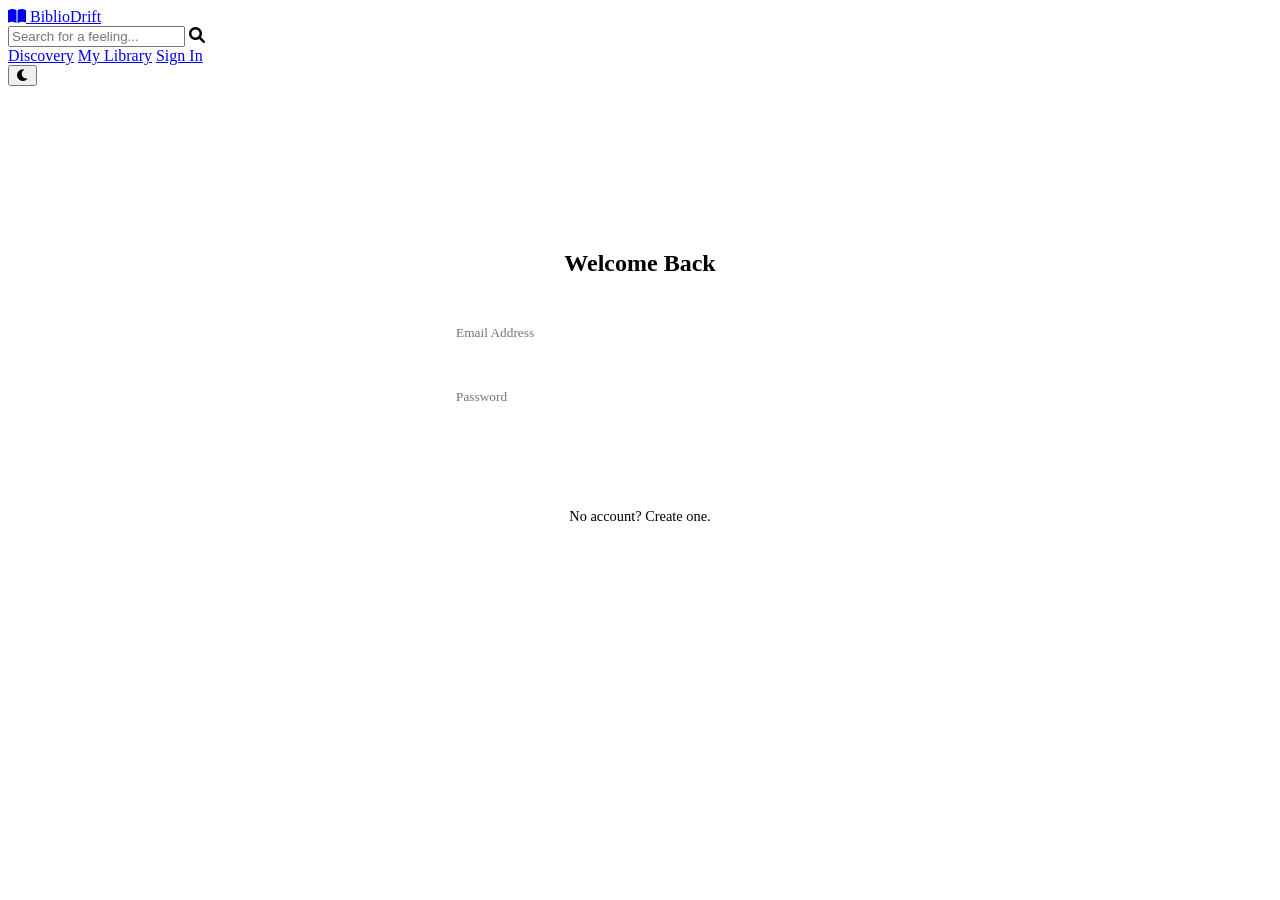
==== auth.html @ 676c237c "Merge pull request #54 from devanshi14malhotra/revert-53-main Revert "Added Favicon to the Webpage"" ====
<!DOCTYPE html>
<html lang="en">

<head>
    <meta charset="UTF-8">
    <meta name="viewport" content="width=device-width, initial-scale=1.0">
    <title>Sign In | BiblioDrift</title>
    <link rel="stylesheet" href="style.css">
    <link
        href="https://fonts.googleapis.com/css2?family=Playfair+Display:ital,wght@0,400;0,600;1,400&family=Georgia&display=swap"
        rel="stylesheet">
    <link rel="stylesheet" href="https://cdnjs.cloudflare.com/ajax/libs/font-awesome/6.0.0/css/all.min.css">
    <style>
        .auth-container {
            max-width: 400px;
            margin: 6rem auto;
            background: var(--book-bg);
            padding: 3rem;
            border-radius: 8px;
            box-shadow: var(--shadow-soft);
            text-align: center;
            border: 1px solid var(--input-border);
            color: var(--text-main);
        }

        .auth-input {
            width: 100%;
            padding: 1rem;
            margin-bottom: 1rem;
            border: 1px solid var(--input-border);
            border-radius: 4px;
            font-family: 'Georgia', serif;
            background: var(--input-bg);
            color: var(--text-main);
        }

        .auth-btn {
            width: 100%;
            padding: 1rem;
            background: var(--text-main);
            color: #fff;
            border: none;
            cursor: pointer;
            font-family: 'Playfair Display', serif;
            font-size: 1.1rem;
            transition: background 0.3s;
        }

        .auth-btn:hover {
            background: var(--wood-dark);
        }

        .toggle-link {
            display: block;
            margin-top: 1rem;
            color: var(--text-muted);
            font-size: 0.9rem;
            cursor: pointer;
        }
    </style>
</head>

<body>

    <header>
        <a href="index.html" class="logo">
            <i class="fa-solid fa-book-open"></i> BiblioDrift
        </a>
        <div class="header-controls">
            <div class="search-bar">
                <input type="text" id="searchInput" class="search-input" placeholder="Search for a feeling...">
                <i class="fa-solid fa-search search-icon"></i>
            </div>
            <nav class="nav-links">
                <a href="index.html">Discovery</a>
                <a href="library.html">My Library</a>
                <a href="auth.html" class="active">Sign In</a>
            </nav>
            <button id="themeToggle" class="btn-icon" title="Toggle Theme">
                <i class="fa-solid fa-moon"></i>
            </button>
        </div>
    </header>

    <main>
        <div class="auth-container">
            <h2 style="margin-bottom: 2rem;">Welcome Back</h2>
            <form onsubmit="event.preventDefault(); window.location.href='library.html';">
                <input type="email" class="auth-input" placeholder="Email Address" required>
                <input type="password" class="auth-input" placeholder="Password" required>
                <button type="submit" class="auth-btn">Sign In</button>
            </form>
            <span class="toggle-link">No account? Create one.</span>
        </div>
    </main>

</body>

</html>
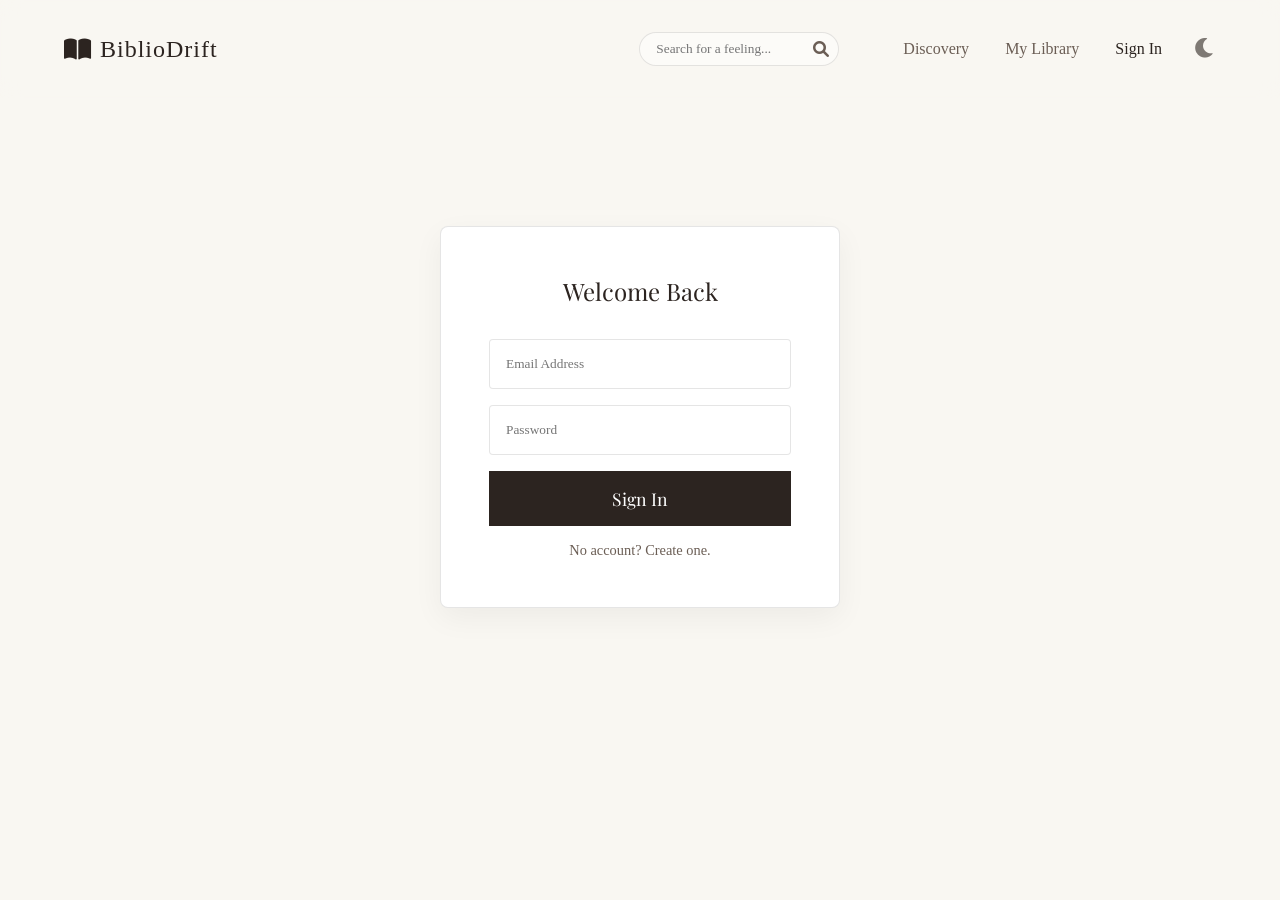
==== commit e480929f: "resolve: Merge conflicts in ai_service.py and app.py - Integrated LLM service with chat functionalit" ====
--- a/auth.html
+++ b/auth.html
@@ -85,8 +85,8 @@
     <main>
         <div class="auth-container">
             <h2 style="margin-bottom: 2rem;">Welcome Back</h2>
-            <form onsubmit="event.preventDefault(); window.location.href='library.html';">
-                <input type="email" class="auth-input" placeholder="Email Address" required>
+            <form onsubmit="handleAuth(event)">
+                <input type="email" id="email" class="auth-input" placeholder="Email Address" required>
                 <input type="password" class="auth-input" placeholder="Password" required>
                 <button type="submit" class="auth-btn">Sign In</button>
             </form>
--- a/style.css
+++ b/style.css
@@ -0,0 +1,1276 @@
+:root {
+    /* Day Theme (Default) */
+    --bg-color: #F9F7F2;
+    --header-bg: rgba(249, 247, 242, 0.8);
+    --text-main: #2C2420;
+    --text-muted: #6B5E55;
+    --accent-gold: #D4AF37;
+    --wood-dark: #5D4037;
+    --wood-light: #8D6E63;
+    --glass-bg: rgba(255, 255, 255, 0.1);
+    --glass-border: rgba(255, 255, 255, 0.2);
+    --shadow-soft: 0 10px 30px rgba(0, 0, 0, 0.05);
+    --input-bg: rgba(255, 255, 255, 0.5);
+    --input-border: rgba(0, 0, 0, 0.1);
+    --book-bg: #fff;
+    --paper-color: #fffdf9;
+
+    /* Vibe Colors */
+    --vibe-mystery: #78909c;
+    --vibe-romance: #ef9a9a;
+    --vibe-classic: #a1887f;
+
+    /* Dimensions */
+    --book-width: 160px;
+    --book-height: 240px;
+    --book-thick: 40px;
+}
+
+[data-theme='night'] {
+    /* Night Theme (Dark Wood) */
+    --bg-color: #1e1a18;
+    --header-bg: rgba(30, 26, 24, 0.85);
+    --text-main: #e0d5cb;
+    --text-muted: #a89a8e;
+    --accent-gold: #fccb4e;
+    --wood-dark: #3e2723;
+    --wood-light: #5d4037;
+    --glass-bg: rgba(0, 0, 0, 0.3);
+    --glass-border: rgba(255, 255, 255, 0.05);
+    --shadow-soft: 0 10px 40px rgba(0, 0, 0, 0.4);
+    --input-bg: rgba(0, 0, 0, 0.2);
+    --input-border: rgba(255, 255, 255, 0.1);
+    --book-bg: #2c2420;
+    --paper-color: #e0d5cb;
+}
+
+* {
+    box-sizing: border-box;
+    margin: 0;
+    padding: 0;
+}
+
+html {
+    scroll-behavior: smooth;
+}
+
+body {
+    background-color: var(--bg-color);
+    color: var(--text-main);
+    font-family: 'Georgia', serif;
+    /* Classic serif for books */
+    overflow-x: hidden;
+    min-height: 100vh;
+}
+
+h1,
+h2,
+h3 {
+    font-weight: normal;
+    font-family: 'Playfair Display', serif;
+    /* Elegant headings */
+}
+
+/* --- Layout --- */
+header {
+    padding: 2rem 4rem;
+    display: flex;
+    justify-content: space-between;
+    align-items: center;
+    position: sticky;
+    top: 0;
+    z-index: 100;
+    background: var(--header-bg);
+    backdrop-filter: blur(10px);
+    transition: background 0.5s ease;
+}
+
+.header-controls {
+    display: flex;
+    align-items: center;
+    gap: 2rem;
+}
+
+.search-bar {
+    position: relative;
+    display: flex;
+    align-items: center;
+}
+
+.search-input {
+    background: var(--input-bg);
+    border: 1px solid var(--input-border);
+    padding: 0.5rem 1rem;
+    border-radius: 20px;
+    font-family: 'Georgia', serif;
+    width: 200px;
+    transition: all 0.3s ease;
+    outline: none;
+    color: var(--text-main);
+}
+
+.search-input:focus {
+    background: var(--book-bg);
+    width: 300px;
+    box-shadow: var(--shadow-soft);
+}
+
+.search-icon {
+    position: absolute;
+    right: 10px;
+    color: var(--text-muted);
+    pointer-events: none;
+}
+
+.logo {
+    font-size: 1.5rem;
+    letter-spacing: 1px;
+    color: var(--text-main);
+    text-decoration: none;
+    display: flex;
+    align-items: center;
+    gap: 0.5rem;
+}
+
+.nav-links a {
+    text-decoration: none;
+    color: var(--text-muted);
+    margin-left: 2rem;
+    transition: color 0.3s ease;
+}
+
+.nav-links a:hover,
+.nav-links a.active {
+    color: var(--text-main);
+}
+
+main {
+    padding: 2rem 4rem;
+    max-width: 1400px;
+    margin: 0 auto;
+}
+
+/* --- Hero --- */
+.hero {
+    text-align: center;
+    padding: 6rem 1rem;
+    animation: heroFade 1s ease-out;}
+    @keyframes heroFade {
+        from{
+            opacity: 0;
+            transform: translateY (15px);
+        }
+        to{
+            opacity: 1;
+            transform: translateY (0);
+        }
+        
+    }
+
+
+.hero h1 {
+    
+    font-size: clamp(2.5rem, 8vw,4.5rem);
+    margin-bottom: 1.5rem;
+    font-style: italic;
+    line-height: 1.2;
+    letter-spacing: 0.5px;
+    text-shadow: 2px 2px 4px rgba(0, 0, 0, 0.2);
+}
+
+.hero p {
+    color: var(--text-muted);
+    font-size: 1.2rem;
+    line-height:  1.8;
+    max-width: 55ch;
+    margin: 0 auto;
+}
+
+/* --- Curated Tables (Horizontal Scroll) --- */
+.curated-section {
+    margin-bottom: 6rem;
+}
+
+.section-header {
+    margin-bottom: 2rem;
+    border-bottom: 1px solid rgba(0, 0, 0, 0.05);
+    padding-bottom: 0.5rem;
+    display: flex;
+    justify-content: space-between;
+    align-items: baseline;
+}
+
+.curated-row {
+    display: flex;
+    gap: 3rem;
+    padding: 2rem 1rem;
+    overflow-x: visible;
+    /* Allow 3D overflow */
+    perspective: 1000px;
+}
+
+/* --- 3D Book Component --- */
+.book-scene {
+    width: var(--book-width);
+    height: var(--book-height);
+    perspective: 1000px;
+    cursor: pointer;
+    /* Random slight rotation for organic feel - handled in JS usually, but default here */
+}
+
+.book {
+    width: 100%;
+    height: 100%;
+    position: relative;
+    transform-style: preserve-3d;
+    /* Bouncy cozy feel */
+    transform-origin: center center -20px;
+    /* Pivot inside the book */
+    animation: floatIn 0.8s ease-out backwards;
+}
+
+@keyframes floatIn {
+    from {
+        opacity: 0;
+        transform: translateY(50px) scale(0.9);
+    }
+
+    to {
+        opacity: 1;
+        transform: translateY(0) scale(1);
+    }
+}
+
+.book.flipped {
+    transform: rotateY(180deg) scale(1.2) translateZ(50px);
+    /* Expand and bring closer */
+    z-index: 100;
+}
+
+/* Book Faces */
+.book__face {
+    position: absolute;
+    width: 100%;
+    height: 100%;
+    backface-visibility: hidden;
+    /* Hide back when front is clear */
+    border-radius: 4px 8px 8px 4px;
+    box-shadow: 5px 5px 15px rgba(0, 0, 0, 0.15);
+}
+
+.book__face--front {
+    background: var(--book-bg);
+    transform: rotateY(0deg);
+    z-index: 2;
+}
+
+.book__face--front img {
+    width: 100%;
+    height: 100%;
+    object-fit: cover;
+    border-radius: 4px 8px 8px 4px;
+}
+
+.book__face--back {
+    transform: rotateY(180deg);
+    background: var(--paper-color);
+    /* Paper color */
+    padding: 1.5rem;
+    display: flex;
+    flex-direction: column;
+    justify-content: space-between;
+    border: 1px solid var(--glass-border);
+    z-index: 1;
+    color: #2C2420; /* Keep text dark for paper feel even in night mode */
+}
+
+/* The Spine */
+.book__face--spine {
+    position: absolute;
+    width: var(--book-thick);
+    height: 100%;
+    left: 0;
+    top: 0;
+    transform: rotateY(-90deg) translateZ(calc(var(--book-thick) / 2));
+    /* Adjust spine logic: Needs to be anchored correctly. 
+       Actually, standard box model:
+       Front: translateZ(20px)
+       Back: translateZ(-20px)
+       Spine: rotateY(-90deg) translateZ(20px) ? 
+       
+       Let's use a simpler model: 
+       Pivot is center. Thickness is simulated or visual.
+       For "Pull out" effect we need simpler structure initially.
+    */
+}
+
+/* Improved 3D Box Model */
+/* Re-defining .book for proper thickness volume */
+.book {
+    transform-origin: center center -20px;
+    /* Pivot inside the book */
+}
+
+.book__face--front {
+    transform: translateZ(20px);
+}
+
+.book__face--back {
+    transform: rotateY(180deg) translateZ(20px);
+}
+
+.book__face--spine {
+    width: 40px;
+    height: 100%;
+    background: #333;
+    /* Default spine color */
+    transform: rotateY(-90deg) translateZ(20px);
+    /* Adjust positioning to be flush left of front face */
+    left: -20px;
+    /* Half thickness */
+}
+
+.book__face--right {
+    /* Pages */
+    width: 40px;
+    height: 100%;
+    background: linear-gradient(to right, #fff, #f0f0f0 20%, #fff 40%);
+    transform: rotateY(90deg) translateZ(140px);
+    /* Width - half thickness */
+    left: auto;
+    right: -20px;
+}
+
+/* Hover Effect: Pull out */
+.book-scene:hover .book:not(.flipped) {
+    transform: translateZ(30px) translateY(-10px) rotateY(-10deg);
+}
+
+/* Glassmorphism Overlay (Quick view) */
+.glass-overlay {
+    position: absolute;
+    bottom: 10px;
+    left: 10px;
+    right: 10px;
+    background: rgba(255, 255, 255, 0.7);
+    backdrop-filter: blur(8px);
+    padding: 0.5rem;
+    border-radius: 6px;
+    opacity: 0;
+    transform: translateY(10px);
+    transition: all 0.3s ease;
+    pointer-events: none;
+    /* Let clicks pass to book */
+}
+
+.book-scene:hover .glass-overlay {
+    opacity: 1;
+    transform: translateY(0);
+}
+
+/* Back of book content */
+.handwritten-note {
+    font-family: 'Courier New', Courier, monospace;
+    /* Placeholder for handwriting font */
+    color: var(--text-muted);
+    font-size: 0.9rem;
+    line-height: 1.4;
+    background: #fffdc2;
+    padding: 10px;
+    transform: rotate(-2deg);
+    box-shadow: 2px 2px 5px rgba(0, 0, 0, 0.1);
+    margin-bottom: 1rem;
+}
+
+.book-actions {
+    display: flex;
+    gap: 0.5rem;
+}
+
+.btn-icon {
+    border: none;
+    background: none;
+    cursor: pointer;
+    font-size: 1.2rem;
+    opacity: 0.6;
+    transition: opacity 0.2s;
+}
+
+.btn-icon:hover {
+    opacity: 1;
+    transform: scale(1.1);
+}
+
+/* --- Virtual Shelves --- */
+.shelves-container {
+    display: flex;
+    flex-direction: column;
+    gap: 4rem;
+    padding: 2rem 0;
+}
+
+.shelf-row {
+    position: relative;
+    padding: 0 2rem 1.5rem 2rem;
+    /* Realistic Wood Texture Gradient */
+    background:
+        repeating-linear-gradient(90deg, transparent 0, transparent 4px, rgba(0, 0, 0, 0.02) 5px, transparent 10px),
+        linear-gradient(to bottom, #5D4037 0%, #3E2723 100%);
+    border-bottom: 25px solid #281A15;
+    /* Thicker front lip */
+    border-radius: 4px;
+    box-shadow:
+        0 20px 20px -10px rgba(0, 0, 0, 0.3),
+        inset 0 2px 20px rgba(0, 0, 0, 0.2);
+    display: flex;
+    align-items: flex-end;
+    gap: 1.5rem;
+    /* More spacing for expanded books */
+    min-height: 280px;
+}
+
+.shelf-row::after {
+    /* Depth shadow on wall behind books */
+    content: '';
+    position: absolute;
+    bottom: 25px;
+    /* Above bottom lip */
+    left: 0;
+    right: 0;
+    height: 100%;
+    z-index: -1;
+    background: linear-gradient(to bottom, rgba(0, 0, 0, 0.1), rgba(0, 0, 0, 0.4));
+    pointer-events: none;
+}
+
+.shelf-label {
+    position: absolute;
+    top: -20px;
+    left: 0;
+    font-size: 1.2rem;
+    color: var(--wood-light);
+    font-style: italic;
+}
+
+/* --- Mood Analysis Styles --- */
+
+/* Mood Tags on Book Covers */
+.mood-tags {
+    position: absolute;
+    top: 5px;
+    left: 5px;
+    display: flex;
+    flex-direction: column;
+    gap: 2px;
+}
+
+.mood-tag {
+    background: rgba(0, 0, 0, 0.7);
+    color: white;
+    padding: 2px 6px;
+    border-radius: 10px;
+    font-size: 0.7rem;
+    font-weight: bold;
+    text-transform: capitalize;
+}
+
+/* Mood-specific colors */
+.mood-cozy { background: #8D6E63 !important; }
+.mood-dark { background: #424242 !important; }
+.mood-mysterious { background: #5E35B1 !important; }
+.mood-romantic { background: #E91E63 !important; }
+.mood-adventurous { background: #FF5722 !important; }
+.mood-melancholy { background: #607D8B !important; }
+.mood-uplifting { background: #4CAF50 !important; }
+.mood-intense { background: #F44336 !important; }
+.mood-whimsical { background: #9C27B0 !important; }
+.mood-thought-provoking { background: #795548 !important; }
+
+/* Glass overlay mood tags */
+.glass-mood-tags {
+    margin-top: 0.5rem;
+    display: flex;
+    gap: 0.25rem;
+    flex-wrap: wrap;
+}
+
+.glass-mood-tag {
+    background: rgba(255, 255, 255, 0.3);
+    padding: 1px 4px;
+    border-radius: 8px;
+    font-size: 0.6rem;
+    text-transform: capitalize;
+}
+
+/* Back of book mood analysis */
+.mood-analysis {
+    margin-top: 1rem;
+    padding-top: 0.5rem;
+    border-top: 1px solid rgba(0, 0, 0, 0.1);
+}
+
+.mood-tags-back {
+    display: flex;
+    gap: 0.25rem;
+    flex-wrap: wrap;
+    margin-top: 0.25rem;
+}
+
+.mood-tag-small {
+    background: var(--accent-gold);
+    color: white;
+    padding: 1px 4px;
+    border-radius: 6px;
+    font-size: 0.6rem;
+    text-transform: capitalize;
+}
+
+/* Mood Analysis Modal */
+.mood-modal {
+    position: fixed;
+    top: 0;
+    left: 0;
+    width: 100%;
+    height: 100%;
+    background: rgba(0, 0, 0, 0.7);
+    display: flex;
+    justify-content: center;
+    align-items: center;
+    z-index: 1000;
+    backdrop-filter: blur(5px);
+}
+
+.mood-modal-content {
+    background: var(--book-bg);
+    border-radius: 12px;
+    max-width: 500px;
+    width: 90%;
+    max-height: 80vh;
+    overflow-y: auto;
+    box-shadow: var(--shadow-soft);
+    border: 1px solid var(--glass-border);
+}
+
+.mood-modal-header {
+    padding: 1.5rem;
+    border-bottom: 1px solid var(--glass-border);
+    display: flex;
+    justify-content: space-between;
+    align-items: center;
+}
+
+.mood-modal-header h3 {
+    margin: 0;
+    color: var(--text-main);
+}
+
+.close-modal {
+    background: none;
+    border: none;
+    font-size: 1.5rem;
+    cursor: pointer;
+    color: var(--text-muted);
+    padding: 0;
+    width: 30px;
+    height: 30px;
+    display: flex;
+    align-items: center;
+    justify-content: center;
+}
+
+.close-modal:hover {
+    color: var(--text-main);
+}
+
+.mood-modal-body {
+    padding: 1.5rem;
+}
+
+.mood-section {
+    margin-bottom: 1.5rem;
+}
+
+.mood-section h4 {
+    margin: 0 0 0.5rem 0;
+    color: var(--text-main);
+    font-size: 1rem;
+}
+
+/* Sentiment Bar */
+.sentiment-bar {
+    width: 100%;
+    height: 8px;
+    background: #e0e0e0;
+    border-radius: 4px;
+    overflow: hidden;
+    margin: 0.5rem 0;
+}
+
+.sentiment-fill {
+    height: 100%;
+    background: linear-gradient(to right, #f44336, #ff9800, #4caf50);
+    transition: width 0.3s ease;
+}
+
+/* Large mood tags in modal */
+.mood-tags-large {
+    display: flex;
+    gap: 0.5rem;
+    flex-wrap: wrap;
+}
+
+.mood-tag-large {
+    padding: 0.5rem 1rem;
+    border-radius: 20px;
+    font-size: 0.9rem;
+    font-weight: bold;
+    color: white;
+    text-transform: capitalize;
+}
+
+/* Vibe quote styling */
+.vibe-quote {
+    background: var(--paper-color);
+    padding: 1rem;
+    border-radius: 8px;
+    font-style: italic;
+    color: #2C2420;
+    border-left: 4px solid var(--accent-gold);
+    margin: 0.5rem 0;
+}
+
+/* Mood button in book actions */
+.mood-btn {
+    color: var(--accent-gold) !important;
+}
+
+.mood-btn:hover {
+    color: var(--wood-dark) !important;
+    transform: scale(1.1);
+}
+
+/* Responsive mood modal */
+@media (max-width: 768px) {
+    .mood-modal-content {
+        width: 95%;
+        margin: 1rem;
+    }
+    
+    .mood-tags-large {
+        flex-direction: column;
+    }
+    
+    .mood-tag-large {
+        text-align: center;
+    }
+}
+
+.fade-in {
+    animation: fadeIn 1s ease;
+}
+
+@keyframes fadeIn {
+    from {
+        opacity: 0;
+        transform: translateY(10px);
+    }
+
+    to {
+        opacity: 1;
+        transform: translateY(0);
+    }
+}
+
+/* Theme Toggle Button Enhancement */
+#themeToggle {
+    font-size: 1.4rem;
+    color: var(--text-main);
+    cursor: pointer;
+    transition: transform 0.3s ease, color 0.3s ease;
+}
+
+#themeToggle:hover {
+    transform: rotate(15deg) scale(1.1);
+    color: var(--accent-gold);
+}
+
+/* --- Back to Top Button --- */
+.back-to-top {
+    position: fixed;
+    bottom: 2rem;
+    right: 2rem;
+    width: 3rem;
+    height: 3rem;
+    border-radius: 50%;
+    background: var(--header-bg);
+    border: 1px solid var(--glass-border);
+    box-shadow: var(--shadow-soft);
+    display: flex;
+    justify-content: center;
+    align-items: center;
+    z-index: 999;
+    opacity: 1;
+    visibility: visible;
+    transition: all 0.4s ease;
+    backdrop-filter: blur(5px);
+}
+
+.back-to-top.hidden {
+    opacity: 0;
+    visibility: hidden;
+    transform: translateY(20px);
+}
+
+.back-to-top:hover {
+    background: var(--book-bg);
+    transform: translateY(-5px);
+    box-shadow: 0 15px 30px rgba(0,0,0,0.15);
+    color: var(--accent-gold);
+}
+/*Footer design */
+
+.footer {
+    min-height: 120px;
+    width: 100%;
+    background-color: #222; 
+    display: flex;
+    flex-direction: column; 
+    justify-content: center;
+    align-items: center;
+    gap: 1.2rem;
+    padding: 2rem 0;
+    margin-top: 4rem;
+
+}
+
+.social_icons {
+    display: flex;
+    gap: 2rem;
+    z-index: 999;
+}
+
+.social_icons a {
+    color: var(--accent-gold);
+    font-size: 2rem;
+    transition: transform 0.3s ease,color 0.3s ease;
+    text-decoration: none;
+}
+
+.social_icons a:hover {
+    color: white;
+    transform: translateY(-5px);
+}
+
+/* ===== CHAT INTERFACE STYLES ===== */
+
+.chat-container {
+    max-width: 900px;
+    margin: 0 auto;
+    height: calc(100vh - 80px);
+    display: flex;
+    flex-direction: column;
+    background: var(--glass-bg);
+    backdrop-filter: blur(20px);
+    border: 1px solid var(--glass-border);
+    border-radius: 20px;
+    overflow: hidden;
+    box-shadow: var(--shadow-soft);
+}
+
+.chat-header {
+    padding: 20px 25px;
+    background: var(--glass-bg);
+    border-bottom: 1px solid var(--glass-border);
+    display: flex;
+    justify-content: space-between;
+    align-items: center;
+}
+
+.bookseller-info {
+    display: flex;
+    align-items: center;
+    gap: 15px;
+}
+
+.bookseller-avatar {
+    width: 50px;
+    height: 50px;
+    background: var(--accent-gold);
+    border-radius: 50%;
+    display: flex;
+    align-items: center;
+    justify-content: center;
+    color: var(--wood-dark);
+    font-size: 20px;
+    box-shadow: 0 4px 15px rgba(212, 175, 55, 0.3);
+}
+
+.bookseller-details h2 {
+    font-family: 'Playfair Display', serif;
+    color: var(--text-main);
+    font-size: 1.4rem;
+    margin-bottom: 4px;
+}
+
+.status {
+    display: flex;
+    align-items: center;
+    gap: 8px;
+    color: var(--text-muted);
+    font-size: 0.9rem;
+}
+
+.status-dot {
+    width: 8px;
+    height: 8px;
+    background: #4caf50;
+    border-radius: 50%;
+    animation: pulse 2s infinite;
+}
+
+@keyframes pulse {
+    0%, 100% { opacity: 1; }
+    50% { opacity: 0.5; }
+}
+
+.chat-actions {
+    display: flex;
+    gap: 10px;
+}
+
+.action-btn {
+    width: 40px;
+    height: 40px;
+    background: var(--glass-bg);
+    border: 1px solid var(--glass-border);
+    border-radius: 10px;
+    color: var(--text-muted);
+    cursor: pointer;
+    transition: all 0.3s ease;
+    display: flex;
+    align-items: center;
+    justify-content: center;
+}
+
+.action-btn:hover {
+    background: var(--accent-gold);
+    color: var(--wood-dark);
+    transform: translateY(-2px);
+}
+
+.chat-messages {
+    flex: 1;
+    overflow-y: auto;
+    padding: 20px 25px;
+    display: flex;
+    flex-direction: column;
+    gap: 20px;
+}
+
+.message {
+    display: flex;
+    gap: 12px;
+    max-width: 80%;
+}
+
+.message.user-message {
+    align-self: flex-end;
+    flex-direction: row-reverse;
+}
+
+.message-avatar {
+    width: 35px;
+    height: 35px;
+    border-radius: 50%;
+    display: flex;
+    align-items: center;
+    justify-content: center;
+    font-size: 14px;
+    flex-shrink: 0;
+}
+
+.bookseller-message .message-avatar {
+    background: var(--accent-gold);
+    color: var(--wood-dark);
+}
+
+.user-message .message-avatar {
+    background: var(--wood-light);
+    color: var(--paper-color);
+}
+
+.message-content {
+    flex: 1;
+}
+
+.message-bubble {
+    background: var(--glass-bg);
+    border: 1px solid var(--glass-border);
+    border-radius: 18px;
+    padding: 15px 18px;
+    backdrop-filter: blur(10px);
+    box-shadow: 0 4px 15px rgba(0, 0, 0, 0.1);
+}
+
+.user-message .message-bubble {
+    background: var(--accent-gold);
+    color: var(--wood-dark);
+    border-color: var(--accent-gold);
+}
+
+.message-bubble p {
+    margin-bottom: 8px;
+    line-height: 1.5;
+    color: var(--text-main);
+}
+
+.user-message .message-bubble p {
+    color: var(--wood-dark);
+}
+
+.message-bubble p:last-child {
+    margin-bottom: 0;
+}
+
+.message-time {
+    font-size: 0.75rem;
+    color: var(--text-muted);
+    margin-top: 5px;
+    text-align: left;
+}
+
+.user-message .message-time {
+    text-align: right;
+}
+
+.quick-suggestions {
+    padding: 15px 25px;
+    border-top: 1px solid var(--glass-border);
+    background: var(--glass-bg);
+}
+
+.suggestions-header {
+    font-size: 0.9rem;
+    color: var(--text-muted);
+    margin-bottom: 12px;
+}
+
+.suggestions-list {
+    display: flex;
+    gap: 10px;
+    flex-wrap: wrap;
+}
+
+.suggestion-btn {
+    background: var(--glass-bg);
+    border: 1px solid var(--glass-border);
+    border-radius: 20px;
+    padding: 8px 15px;
+    color: var(--text-main);
+    cursor: pointer;
+    transition: all 0.3s ease;
+    font-size: 0.85rem;
+    display: flex;
+    align-items: center;
+    gap: 6px;
+    backdrop-filter: blur(10px);
+}
+
+.suggestion-btn:hover {
+    background: var(--accent-gold);
+    color: var(--wood-dark);
+    transform: translateY(-2px);
+    box-shadow: 0 4px 15px rgba(212, 175, 55, 0.3);
+}
+
+.chat-input-container {
+    padding: 20px 25px;
+    border-top: 1px solid var(--glass-border);
+    background: var(--glass-bg);
+}
+
+.chat-input-wrapper {
+    display: flex;
+    gap: 12px;
+    align-items: flex-end;
+    background: var(--input-bg);
+    border: 1px solid var(--input-border);
+    border-radius: 20px;
+    padding: 12px 15px;
+    backdrop-filter: blur(10px);
+}
+
+#chatInput {
+    flex: 1;
+    background: transparent;
+    border: none;
+    outline: none;
+    color: var(--text-main);
+    font-size: 1rem;
+    line-height: 1.4;
+    resize: none;
+    min-height: 24px;
+    max-height: 120px;
+    font-family: inherit;
+}
+
+#chatInput::placeholder {
+    color: var(--text-muted);
+}
+
+.send-btn {
+    width: 40px;
+    height: 40px;
+    background: var(--accent-gold);
+    border: none;
+    border-radius: 50%;
+    color: var(--wood-dark);
+    cursor: pointer;
+    transition: all 0.3s ease;
+    display: flex;
+    align-items: center;
+    justify-content: center;
+    flex-shrink: 0;
+}
+
+.send-btn:hover {
+    transform: scale(1.1);
+    box-shadow: 0 4px 15px rgba(212, 175, 55, 0.4);
+}
+
+.send-btn:disabled {
+    opacity: 0.5;
+    cursor: not-allowed;
+    transform: none;
+}
+
+.input-hint {
+    margin-top: 8px;
+    font-size: 0.8rem;
+    color: var(--text-muted);
+    display: flex;
+    align-items: center;
+    gap: 6px;
+}
+
+/* Book Recommendations in Chat */
+.book-recommendation {
+    margin: 15px 0;
+    padding: 15px;
+    background: var(--glass-bg);
+    border: 1px solid var(--glass-border);
+    border-radius: 12px;
+    backdrop-filter: blur(10px);
+}
+
+.book-rec-header {
+    display: flex;
+    justify-content: space-between;
+    align-items: center;
+    margin-bottom: 12px;
+}
+
+.book-rec-title {
+    font-weight: 600;
+    color: var(--text-main);
+    font-size: 0.95rem;
+}
+
+.book-rec-count {
+    font-size: 0.8rem;
+    color: var(--text-muted);
+    background: var(--glass-bg);
+    padding: 4px 8px;
+    border-radius: 10px;
+}
+
+.book-rec-grid {
+    display: grid;
+    grid-template-columns: repeat(auto-fill, minmax(120px, 1fr));
+    gap: 12px;
+}
+
+.book-rec-item {
+    background: var(--glass-bg);
+    border: 1px solid var(--glass-border);
+    border-radius: 8px;
+    padding: 10px;
+    text-align: center;
+    cursor: pointer;
+    transition: all 0.3s ease;
+    backdrop-filter: blur(5px);
+}
+
+.book-rec-item:hover {
+    transform: translateY(-3px);
+    box-shadow: 0 6px 20px rgba(0, 0, 0, 0.15);
+    border-color: var(--accent-gold);
+}
+
+.book-rec-cover {
+    width: 60px;
+    height: 90px;
+    background: var(--book-bg);
+    border-radius: 4px;
+    margin: 0 auto 8px;
+    display: flex;
+    align-items: center;
+    justify-content: center;
+    overflow: hidden;
+    box-shadow: 0 2px 8px rgba(0, 0, 0, 0.1);
+}
+
+.book-rec-cover img {
+    width: 100%;
+    height: 100%;
+    object-fit: cover;
+}
+
+.book-rec-cover i {
+    font-size: 24px;
+    color: var(--text-muted);
+}
+
+.book-rec-info h4 {
+    font-size: 0.8rem;
+    color: var(--text-main);
+    margin-bottom: 4px;
+    line-height: 1.2;
+    display: -webkit-box;
+    -webkit-line-clamp: 2;
+    -webkit-box-orient: vertical;
+    overflow: hidden;
+}
+
+.book-rec-info p {
+    font-size: 0.7rem;
+    color: var(--text-muted);
+    display: -webkit-box;
+    -webkit-line-clamp: 1;
+    -webkit-box-orient: vertical;
+    overflow: hidden;
+}
+
+/* Typing Indicator */
+.typing-indicator {
+    display: flex;
+    align-items: center;
+    gap: 12px;
+    max-width: 80%;
+}
+
+.typing-indicator .message-avatar {
+    width: 35px;
+    height: 35px;
+    background: var(--accent-gold);
+    color: var(--wood-dark);
+    border-radius: 50%;
+    display: flex;
+    align-items: center;
+    justify-content: center;
+    font-size: 14px;
+}
+
+.typing-bubble {
+    background: var(--glass-bg);
+    border: 1px solid var(--glass-border);
+    border-radius: 18px;
+    padding: 15px 18px;
+    backdrop-filter: blur(10px);
+    display: flex;
+    align-items: center;
+    gap: 4px;
+}
+
+.typing-dot {
+    width: 8px;
+    height: 8px;
+    background: var(--text-muted);
+    border-radius: 50%;
+    animation: typing 1.4s infinite ease-in-out;
+}
+
+.typing-dot:nth-child(2) {
+    animation-delay: 0.2s;
+}
+
+.typing-dot:nth-child(3) {
+    animation-delay: 0.4s;
+}
+
+@keyframes typing {
+    0%, 60%, 100% {
+        transform: translateY(0);
+        opacity: 0.4;
+    }
+    30% {
+        transform: translateY(-10px);
+        opacity: 1;
+    }
+}
+
+/* Responsive Design */
+@media (max-width: 768px) {
+    .chat-container {
+        height: calc(100vh - 60px);
+        border-radius: 0;
+        margin: 0;
+    }
+    
+    .chat-header {
+        padding: 15px 20px;
+    }
+    
+    .bookseller-details h2 {
+        font-size: 1.2rem;
+    }
+    
+    .chat-messages {
+        padding: 15px 20px;
+    }
+    
+    .message {
+        max-width: 90%;
+    }
+    
+    .suggestions-list {
+        flex-direction: column;
+    }
+    
+    .suggestion-btn {
+        justify-content: center;
+    }
+    
+    .book-rec-grid {
+        grid-template-columns: repeat(auto-fill, minmax(100px, 1fr));
+        gap: 8px;
+    }
+}
+
+@media (max-width: 480px) {
+    .chat-header {
+        padding: 12px 15px;
+    }
+    
+    .bookseller-avatar {
+        width: 40px;
+        height: 40px;
+        font-size: 16px;
+    }
+    
+    .bookseller-details h2 {
+        font-size: 1.1rem;
+    }
+    
+    .chat-messages {
+        padding: 12px 15px;
+    }
+    
+    .chat-input-container {
+        padding: 15px;
+    }
+    
+    .book-rec-grid {
+        grid-template-columns: repeat(2, 1fr);
+    }
+}
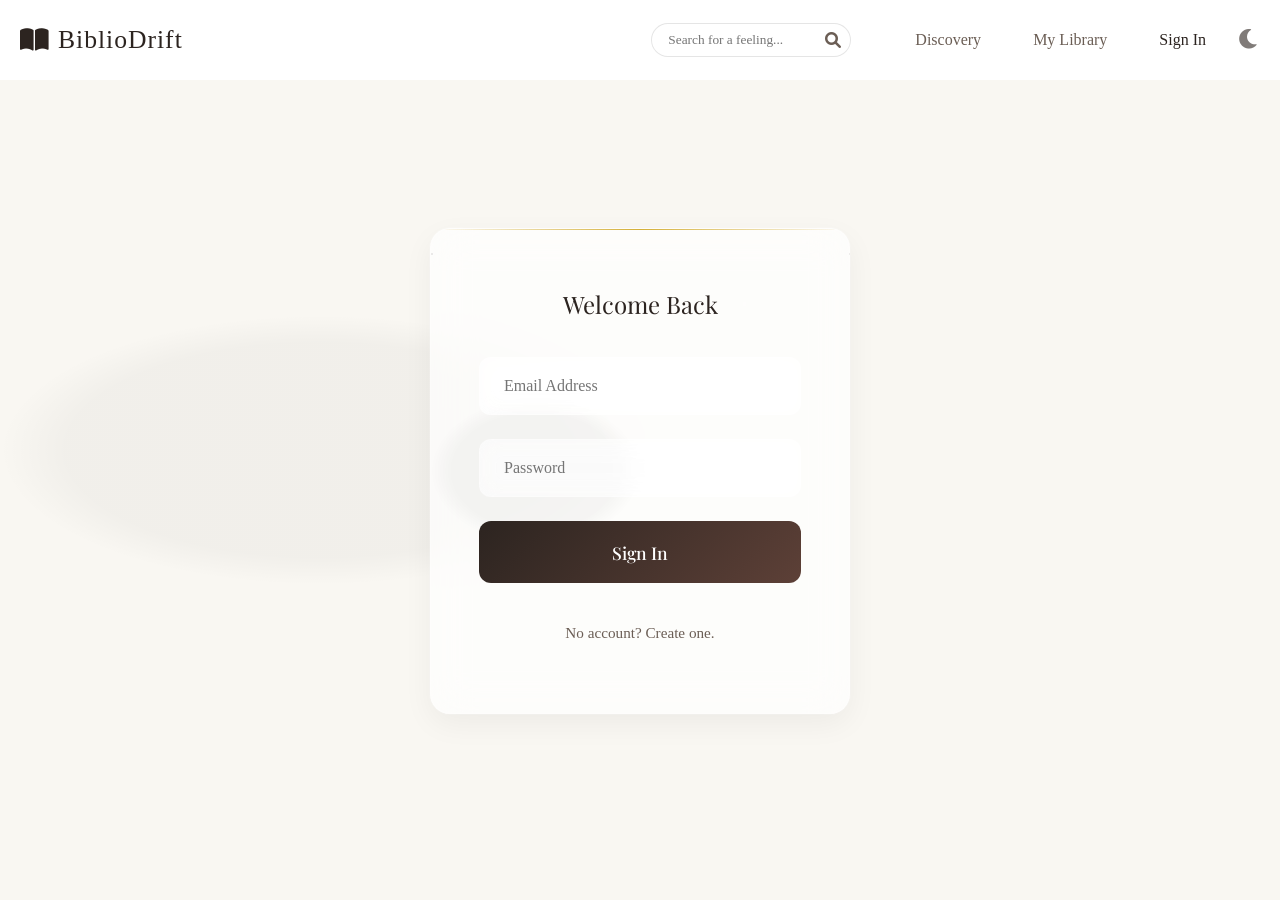
==== commit bbc2eb2e: "Enhanced UI #72" ====
--- a/auth.html
+++ b/auth.html
@@ -11,53 +11,122 @@
         rel="stylesheet">
     <link rel="stylesheet" href="https://cdnjs.cloudflare.com/ajax/libs/font-awesome/6.0.0/css/all.min.css">
     <style>
-        .auth-container {
-            max-width: 400px;
-            margin: 6rem auto;
-            background: var(--book-bg);
-            padding: 3rem;
-            border-radius: 8px;
-            box-shadow: var(--shadow-soft);
-            text-align: center;
-            border: 1px solid var(--input-border);
-            color: var(--text-main);
-        }
-
-        .auth-input {
-            width: 100%;
-            padding: 1rem;
-            margin-bottom: 1rem;
-            border: 1px solid var(--input-border);
-            border-radius: 4px;
-            font-family: 'Georgia', serif;
-            background: var(--input-bg);
-            color: var(--text-main);
-        }
-
-        .auth-btn {
-            width: 100%;
-            padding: 1rem;
-            background: var(--text-main);
-            color: #fff;
-            border: none;
-            cursor: pointer;
-            font-family: 'Playfair Display', serif;
-            font-size: 1.1rem;
-            transition: background 0.3s;
-        }
-
-        .auth-btn:hover {
-            background: var(--wood-dark);
-        }
-
-        .toggle-link {
-            display: block;
-            margin-top: 1rem;
-            color: var(--text-muted);
-            font-size: 0.9rem;
-            cursor: pointer;
-        }
-    </style>
+/* Glassmorphic Auth Container - Matches main site */
+.auth-container {
+    max-width: 420px;
+    margin: clamp(4rem, 15vh, 8rem) auto;
+    background: 
+        var(--book-texture),
+        rgba(255, 255, 255, 0.7);
+    backdrop-filter: blur(20px);
+    -webkit-backdrop-filter: blur(20px);
+    padding: 3.5rem 3rem;
+    border-radius: 20px;
+    box-shadow: 
+        var(--shadow-soft),
+        0 0 0 1px rgba(255,255,255,0.2);
+    text-align: center;
+    border: 1px solid var(--glass-border);
+    color: var(--text-main);
+    position: relative;
+    overflow: hidden;
+}
+
+.auth-container::before {
+    content: '';
+    position: absolute;
+    top: 0;
+    left: 0;
+    right: 0;
+    height: 1px;
+    background: linear-gradient(90deg, transparent, var(--accent-gold), transparent);
+}
+
+/* Enhanced Inputs */
+.auth-input {
+    width: 100%;
+    padding: 1.2rem 1.5rem;
+    margin-bottom: 1.5rem;
+    border: 1px solid var(--glass-border);
+    border-radius: 12px;
+    font-family: 'Georgia', serif;
+    background: rgba(255, 255, 255, 0.6);
+    color: var(--text-main);
+    font-size: 1rem;
+    transition: all 0.3s ease;
+    backdrop-filter: blur(10px);
+}
+
+.auth-input:focus {
+    outline: none;
+    background: var(--book-bg);
+    box-shadow: 
+        0 0 0 3px rgba(212,175,55,0.15),
+        var(--shadow-soft);
+    transform: translateY(-1px);
+}
+
+/* Premium Button */
+.auth-btn {
+    width: 100%;
+    padding: 1.2rem;
+    background: linear-gradient(135deg, var(--text-main), var(--wood-dark));
+    color: #fff;
+    border: none;
+    cursor: pointer;
+    font-family: 'Playfair Display', serif;
+    font-size: 1.1rem;
+    border-radius: 12px;
+    font-weight: 500;
+    transition: all 0.3s cubic-bezier(0.25, 0.46, 0.45, 0.94);
+    position: relative;
+    overflow: hidden;
+}
+
+.auth-btn:hover {
+    transform: translateY(-2px);
+    box-shadow: 
+        0 10px 25px rgba(44,36,32,0.3),
+        0 0 0 1px var(--accent-gold);
+    background: linear-gradient(135deg, var(--accent-gold), var(--wood-dark));
+}
+
+.auth-btn:active {
+    transform: translateY(0);
+}
+
+/* Toggle Link */
+.toggle-link {
+    display: block;
+    margin-top: 1.5rem;
+    color: var(--text-muted);
+    font-size: 0.95rem;
+    cursor: pointer;
+    padding: 0.8rem 1rem;
+    border-radius: 8px;
+    transition: all 0.2s ease;
+}
+
+.toggle-link:hover {
+    background: rgba(212,175,55,0.1);
+    color: var(--text-main);
+}
+
+/* Main content padding for fixed header */
+main {
+    padding-top: 100px;
+    min-height: calc(100vh - 100px);
+}
+
+/* Responsive */
+@media (max-width: 480px) {
+    .auth-container {
+        margin: 2rem 1rem;
+        padding: 2.5rem 2rem;
+    }
+}
+</style>
+
 </head>
 
 <body>
@@ -94,6 +163,41 @@
         </div>
     </main>
 
+    <script src="js/header-scroll.js"></script>
+    <script>
+document.addEventListener('DOMContentLoaded', () => {
+    // Theme toggle functionality
+    const themeToggle = document.getElementById('themeToggle');
+    const html = document.documentElement;
+    
+    // Load saved theme
+    const savedTheme = localStorage.getItem('theme') || 'day';
+    html.setAttribute('data-theme', savedTheme);
+    themeToggle.querySelector('i').className = savedTheme === 'night' ? 'fa-solid fa-sun' : 'fa-solid fa-moon';
+    
+    themeToggle.addEventListener('click', () => {
+        const currentTheme = html.getAttribute('data-theme');
+        const newTheme = currentTheme === 'night' ? 'day' : 'night';
+        
+        html.setAttribute('data-theme', newTheme);
+        localStorage.setItem('theme', newTheme);
+        themeToggle.querySelector('i').className = newTheme === 'night' ? 'fa-solid fa-sun' : 'fa-solid fa-moon';
+    });
+    
+    // Header scroll effect
+    window.addEventListener('scroll', () => {
+        const header = document.querySelector('header');
+        if (window.scrollY > 50) {
+            header.classList.add('shrink');
+        } else {
+            header.classList.remove('shrink');
+        }
+    });
+});
+</script>
+
+
+
 </body>
 
 </html>
--- a/style.css
+++ b/style.css
@@ -1,298 +1,328 @@
 :root {
-    /* Day Theme (Default) */
-    --bg-color: #F9F7F2;
-    --header-bg: rgba(249, 247, 242, 0.8);
-    --text-main: #2C2420;
-    --text-muted: #6B5E55;
-    --accent-gold: #D4AF37;
-    --wood-dark: #5D4037;
-    --wood-light: #8D6E63;
-    --glass-bg: rgba(255, 255, 255, 0.1);
-    --glass-border: rgba(255, 255, 255, 0.2);
-    --shadow-soft: 0 10px 30px rgba(0, 0, 0, 0.05);
-    --input-bg: rgba(255, 255, 255, 0.5);
-    --input-border: rgba(0, 0, 0, 0.1);
-    --book-bg: #fff;
-    --paper-color: #fffdf9;
-
-    /* Vibe Colors */
-    --vibe-mystery: #78909c;
-    --vibe-romance: #ef9a9a;
-    --vibe-classic: #a1887f;
-
-    /* Dimensions */
-    --book-width: 160px;
-    --book-height: 240px;
-    --book-thick: 40px;
-}
-
-[data-theme='night'] {
-    /* Night Theme (Dark Wood) */
-    --bg-color: #1e1a18;
-    --header-bg: rgba(30, 26, 24, 0.85);
-    --text-main: #e0d5cb;
-    --text-muted: #a89a8e;
-    --accent-gold: #fccb4e;
-    --wood-dark: #3e2723;
-    --wood-light: #5d4037;
-    --glass-bg: rgba(0, 0, 0, 0.3);
-    --glass-border: rgba(255, 255, 255, 0.05);
-    --shadow-soft: 0 10px 40px rgba(0, 0, 0, 0.4);
-    --input-bg: rgba(0, 0, 0, 0.2);
-    --input-border: rgba(255, 255, 255, 0.1);
-    --book-bg: #2c2420;
-    --paper-color: #e0d5cb;
+  /* Day Theme (Default) */
+  --bg-color: #f9f7f2;
+  --header-bg: rgba(249, 247, 242, 0.8);
+  --text-main: #2c2420;
+  --text-muted: #6b5e55;
+  --accent-gold: #d4af37;
+  --wood-dark: #5d4037;
+  --wood-light: #8d6e63;
+  --glass-bg: rgba(255, 255, 255, 0.1);
+  --glass-border: rgba(255, 255, 255, 0.2);
+  --shadow-soft: 0 10px 30px rgba(0, 0, 0, 0.05);
+  --input-bg: rgba(255, 255, 255, 0.5);
+  --input-border: rgba(0, 0, 0, 0.1);
+  --book-bg: #fff;
+  --paper-color: #fffdf9;
+
+  /* Book texture overlay */
+  --book-texture: 
+    radial-gradient(circle at 1px 1px, rgba(0,0,0,0.05) 1px, transparent 0),
+    radial-gradient(circle at 1px 25px, rgba(0,0,0,0.08) 1px, transparent 0),
+    radial-gradient(ellipse 50% 30% at 25% 50%, rgba(0,0,0,0.03) 40%, transparent 50%),
+    radial-gradient(circle at 75% 75px, rgba(255,255,255,0.06) 2px, transparent 0);
+
+  /* Vibe Colors */
+  --vibe-mystery: #78909c;
+  --vibe-romance: #ef9a9a;
+  --vibe-classic: #a1887f;
+
+  /* Dimensions */
+  --book-width: 160px;
+  --book-height: 240px;
+  --book-thick: 40px;
+}
+
+
+[data-theme="night"] {
+  /* Night Theme (Dark Wood) */
+  --bg-color: #1e1a18;
+  --header-bg: rgba(30, 26, 24, 0.85);
+  --text-main: #e0d5cb;
+  --text-muted: #a89a8e;
+  --accent-gold: #fccb4e;
+  --wood-dark: #3e2723;
+  --wood-light: #5d4037;
+  --glass-bg: rgba(0, 0, 0, 0.3);
+  --glass-border: rgba(255, 255, 255, 0.05);
+  --shadow-soft: 0 10px 40px rgba(0, 0, 0, 0.4);
+  --input-bg: rgba(0, 0, 0, 0.2);
+  --input-border: rgba(255, 255, 255, 0.1);
+  --book-bg: #2c2420;
+  --paper-color: #e0d5cb;
+  --book-texture: 
+    radial-gradient(circle at 1px 1px, rgba(255,255,255,0.08) 1px, transparent 0),
+    radial-gradient(circle at 1px 25px, rgba(255,255,255,0.12) 1px, transparent 0),
+    radial-gradient(ellipse 50% 30% at 25% 50%, rgba(255,255,255,0.04) 40%, transparent 50%),
+    radial-gradient(circle at 75% 75px, rgba(0,0,0,0.1) 2px, transparent 0);
 }
 
 * {
-    box-sizing: border-box;
-    margin: 0;
-    padding: 0;
+  box-sizing: border-box;
+  margin: 0;
+  padding: 0;
 }
 
 html {
-    scroll-behavior: smooth;
+  scroll-behavior: smooth;
 }
 
 body {
-    background-color: var(--bg-color);
-    color: var(--text-main);
-    font-family: 'Georgia', serif;
-    /* Classic serif for books */
-    overflow-x: hidden;
-    min-height: 100vh;
-}
+  background: 
+    var(--book-texture),
+    var(--bg-color);
+  background-color: var(--bg-color);
+  color: var(--text-main);
+  font-family: "Georgia", serif;
+  overflow-x: hidden;
+  min-height: 100vh;
+  line-height: 1.65;         
+  font-feature-settings: "kern" 1; 
+}
+
 
 h1,
 h2,
 h3 {
-    font-weight: normal;
-    font-family: 'Playfair Display', serif;
-    /* Elegant headings */
+  font-weight: normal;
+  font-family: "Playfair Display", serif;
+  /* Elegant headings */
 }
 
 /* --- Layout --- */
 header {
-    padding: 2rem 4rem;
-    display: flex;
-    justify-content: space-between;
-    align-items: center;
-    position: sticky;
-    top: 0;
-    z-index: 100;
-    background: var(--header-bg);
-    backdrop-filter: blur(10px);
-    transition: background 0.5s ease;
+  padding: 2rem 4rem;
+  display: flex;
+  justify-content: space-between;
+  align-items: center;
+  position: sticky;
+  top: 0;
+  z-index: 100;
+  background: var(--header-bg);
+  backdrop-filter: blur(10px);
+  transition: background 0.5s ease;
+  background: 
+    var(--book-texture),
+    linear-gradient(135deg, 
+      #f8f4ec 0%,     
+      #efe8db 50%,    
+      #f9f7f2 100%  
+    );
+  
 }
 
 .header-controls {
-    display: flex;
-    align-items: center;
-    gap: 2rem;
+  display: flex;
+  align-items: center;
+  gap: 2rem;
 }
 
 .search-bar {
-    position: relative;
-    display: flex;
-    align-items: center;
+  position: relative;
+  display: flex;
+  align-items: center;
 }
 
 .search-input {
-    background: var(--input-bg);
-    border: 1px solid var(--input-border);
-    padding: 0.5rem 1rem;
-    border-radius: 20px;
-    font-family: 'Georgia', serif;
-    width: 200px;
-    transition: all 0.3s ease;
-    outline: none;
-    color: var(--text-main);
+  background: var(--input-bg);
+  border: 1px solid var(--input-border);
+  padding: 0.5rem 1rem;
+  border-radius: 20px;
+  font-family: "Georgia", serif;
+  width: 200px;
+  transition: all 0.3s ease;
+  outline: none;
+  color: var(--text-main);
 }
 
 .search-input:focus {
-    background: var(--book-bg);
-    width: 300px;
-    box-shadow: var(--shadow-soft);
-}
+  background: var(--book-bg);
+  width: 300px;
+  box-shadow: 
+    var(--shadow-soft),
+    0 0 0 3px rgba(212,175,55,0.1); 
+}
+
 
 .search-icon {
-    position: absolute;
-    right: 10px;
-    color: var(--text-muted);
-    pointer-events: none;
+  position: absolute;
+  right: 10px;
+  color: var(--text-muted);
+  pointer-events: none;
 }
 
 .logo {
-    font-size: 1.5rem;
-    letter-spacing: 1px;
-    color: var(--text-main);
-    text-decoration: none;
-    display: flex;
-    align-items: center;
-    gap: 0.5rem;
+  font-size: 1.5rem;
+  letter-spacing: 1px;
+  color: var(--text-main);
+  text-decoration: none;
+  display: flex;
+  align-items: center;
+  gap: 0.5rem;
 }
 
 .nav-links a {
-    text-decoration: none;
-    color: var(--text-muted);
-    margin-left: 2rem;
-    transition: color 0.3s ease;
+  text-decoration: none;
+  color: var(--text-muted);
+  margin-left: 2rem;
+  transition: color 0.3s ease;
 }
 
 .nav-links a:hover,
 .nav-links a.active {
-    color: var(--text-main);
+  color: var(--text-main);
 }
 
 main {
-    padding: 2rem 4rem;
-    max-width: 1400px;
-    margin: 0 auto;
+  padding: 2rem 4rem;
+  max-width: 1400px;
+  margin: 0 auto;
 }
 
 /* --- Hero --- */
 .hero {
-    text-align: center;
-    padding: 6rem 1rem;
-    animation: heroFade 1s ease-out;}
-    @keyframes heroFade {
-        from{
-            opacity: 0;
-            transform: translateY (15px);
-        }
-        to{
-            opacity: 1;
-            transform: translateY (0);
-        }
-        
-    }
-
+  text-align: center;
+  padding: 6rem 1rem;
+  animation: heroFade 1s ease-out;
+  text-rendering: optimizeLegibility; 
+}
+
+@keyframes heroFade {
+  from {
+    opacity: 0;
+    transform: translateY(15px);
+  }
+
+  to {
+    opacity: 1;
+    transform: translateY(0);
+  }
+}
 
 .hero h1 {
-    
-    font-size: clamp(2.5rem, 8vw,4.5rem);
-    margin-bottom: 1.5rem;
-    font-style: italic;
-    line-height: 1.2;
-    letter-spacing: 0.5px;
-    text-shadow: 2px 2px 4px rgba(0, 0, 0, 0.2);
+  font-size: clamp(2.5rem, 8vw, 4.5rem);
+  margin-bottom: 1.5rem;
+  font-style: italic;
+  line-height: 1.2;
+  letter-spacing: 0.5px;
+  text-shadow: 2px 2px 4px rgba(0, 0, 0, 0.2);
 }
 
 .hero p {
-    color: var(--text-muted);
-    font-size: 1.2rem;
-    line-height:  1.8;
-    max-width: 55ch;
-    margin: 0 auto;
+  color: var(--text-muted);
+  font-size: 1.2rem;
+  line-height: 1.8;
+  max-width: 55ch;
+  margin: 0 auto;
 }
 
 /* --- Curated Tables (Horizontal Scroll) --- */
 .curated-section {
-    margin-bottom: 6rem;
+  margin-bottom: 6rem;
 }
 
 .section-header {
-    margin-bottom: 2rem;
-    border-bottom: 1px solid rgba(0, 0, 0, 0.05);
-    padding-bottom: 0.5rem;
-    display: flex;
-    justify-content: space-between;
-    align-items: baseline;
+  margin-bottom: 2rem;
+  border-bottom: 1px solid rgba(0, 0, 0, 0.05);
+  padding-bottom: 0.5rem;
+  display: flex;
+  justify-content: space-between;
+  align-items: baseline;
 }
 
 .curated-row {
-    display: flex;
-    gap: 3rem;
-    padding: 2rem 1rem;
-    overflow-x: visible;
-    /* Allow 3D overflow */
-    perspective: 1000px;
+  display: flex;
+  gap: 3rem;
+  padding: 2rem 1rem;
+  overflow-x: visible;
+  /* Allow 3D overflow */
+  perspective: 1000px;
 }
 
 /* --- 3D Book Component --- */
 .book-scene {
-    width: var(--book-width);
-    height: var(--book-height);
-    perspective: 1000px;
-    cursor: pointer;
-    /* Random slight rotation for organic feel - handled in JS usually, but default here */
+  width: var(--book-width);
+  height: var(--book-height);
+  perspective: 1000px;
+  cursor: pointer;
+  /* Random slight rotation for organic feel - handled in JS usually, but default here */
 }
 
 .book {
-    width: 100%;
-    height: 100%;
-    position: relative;
-    transform-style: preserve-3d;
-    /* Bouncy cozy feel */
-    transform-origin: center center -20px;
-    /* Pivot inside the book */
-    animation: floatIn 0.8s ease-out backwards;
+  width: 100%;
+  height: 100%;
+  position: relative;
+  transform-style: preserve-3d;
+  /* Bouncy cozy feel */
+  transform-origin: center center -20px;
+  /* Pivot inside the book */
+  animation: floatIn 0.8s ease-out backwards;
 }
 
 @keyframes floatIn {
-    from {
-        opacity: 0;
-        transform: translateY(50px) scale(0.9);
-    }
-
-    to {
-        opacity: 1;
-        transform: translateY(0) scale(1);
-    }
+  from {
+    opacity: 0;
+    transform: translateY(50px) scale(0.9);
+  }
+
+  to {
+    opacity: 1;
+    transform: translateY(0) scale(1);
+  }
 }
 
 .book.flipped {
-    transform: rotateY(180deg) scale(1.2) translateZ(50px);
-    /* Expand and bring closer */
-    z-index: 100;
+  transform: rotateY(180deg) scale(1.2) translateZ(50px);
+  /* Expand and bring closer */
+  z-index: 100;
 }
 
 /* Book Faces */
 .book__face {
-    position: absolute;
-    width: 100%;
-    height: 100%;
-    backface-visibility: hidden;
-    /* Hide back when front is clear */
-    border-radius: 4px 8px 8px 4px;
-    box-shadow: 5px 5px 15px rgba(0, 0, 0, 0.15);
+  position: absolute;
+  width: 100%;
+  height: 100%;
+  backface-visibility: hidden;
+  /* Hide back when front is clear */
+  border-radius: 4px 8px 8px 4px;
+  box-shadow: 5px 5px 15px rgba(0, 0, 0, 0.15);
 }
 
 .book__face--front {
-    background: var(--book-bg);
-    transform: rotateY(0deg);
-    z-index: 2;
+  background: var(--book-bg);
+  transform: rotateY(0deg);
+  z-index: 2;
 }
 
 .book__face--front img {
-    width: 100%;
-    height: 100%;
-    object-fit: cover;
-    border-radius: 4px 8px 8px 4px;
+  width: 100%;
+  height: 100%;
+  object-fit: cover;
+  border-radius: 4px 8px 8px 4px;
 }
 
 .book__face--back {
-    transform: rotateY(180deg);
-    background: var(--paper-color);
-    /* Paper color */
-    padding: 1.5rem;
-    display: flex;
-    flex-direction: column;
-    justify-content: space-between;
-    border: 1px solid var(--glass-border);
-    z-index: 1;
-    color: #2C2420; /* Keep text dark for paper feel even in night mode */
+  transform: rotateY(180deg);
+  background: var(--paper-color);
+  /* Paper color */
+  padding: 1.5rem;
+  display: flex;
+  flex-direction: column;
+  justify-content: space-between;
+  border: 1px solid var(--glass-border);
+  z-index: 1;
+  color: #2c2420; /* Keep text dark for paper feel even in night mode */
 }
 
 /* The Spine */
 .book__face--spine {
-    position: absolute;
-    width: var(--book-thick);
-    height: 100%;
-    left: 0;
-    top: 0;
-    transform: rotateY(-90deg) translateZ(calc(var(--book-thick) / 2));
-    /* Adjust spine logic: Needs to be anchored correctly. 
+  position: absolute;
+  width: var(--book-thick);
+  height: 100%;
+  left: 0;
+  top: 0;
+  transform: rotateY(-90deg) translateZ(calc(var(--book-thick) / 2));
+  /* Adjust spine logic: Needs to be anchored correctly. 
        Actually, standard box model:
        Front: translateZ(20px)
        Back: translateZ(-20px)
@@ -307,149 +337,162 @@
 /* Improved 3D Box Model */
 /* Re-defining .book for proper thickness volume */
 .book {
-    transform-origin: center center -20px;
-    /* Pivot inside the book */
+  transform-origin: center center -20px;
+  /* Pivot inside the book */
 }
 
 .book__face--front {
-    transform: translateZ(20px);
+  transform: translateZ(20px);
 }
 
 .book__face--back {
-    transform: rotateY(180deg) translateZ(20px);
+  transform: rotateY(180deg) translateZ(20px);
 }
 
 .book__face--spine {
-    width: 40px;
-    height: 100%;
-    background: #333;
-    /* Default spine color */
-    transform: rotateY(-90deg) translateZ(20px);
-    /* Adjust positioning to be flush left of front face */
-    left: -20px;
-    /* Half thickness */
+  width: 40px;
+  height: 100%;
+  background: #333;
+  /* Default spine color */
+  transform: rotateY(-90deg) translateZ(20px);
+  /* Adjust positioning to be flush left of front face */
+  left: -20px;
+  /* Half thickness */
 }
 
 .book__face--right {
-    /* Pages */
-    width: 40px;
-    height: 100%;
-    background: linear-gradient(to right, #fff, #f0f0f0 20%, #fff 40%);
-    transform: rotateY(90deg) translateZ(140px);
-    /* Width - half thickness */
-    left: auto;
-    right: -20px;
+  /* Pages */
+  width: 40px;
+  height: 100%;
+  background: linear-gradient(to right, #fff, #f0f0f0 20%, #fff 40%);
+  transform: rotateY(90deg) translateZ(140px);
+  /* Width - half thickness */
+  left: auto;
+  right: -20px;
 }
 
 /* Hover Effect: Pull out */
 .book-scene:hover .book:not(.flipped) {
-    transform: translateZ(30px) translateY(-10px) rotateY(-10deg);
+  transform: translateZ(30px) translateY(-10px) rotateY(-10deg);
+  transition: transform 0.4s cubic-bezier(0.25, 0.46, 0.45, 0.94);
 }
 
 /* Glassmorphism Overlay (Quick view) */
 .glass-overlay {
-    position: absolute;
-    bottom: 10px;
-    left: 10px;
-    right: 10px;
-    background: rgba(255, 255, 255, 0.7);
-    backdrop-filter: blur(8px);
-    padding: 0.5rem;
-    border-radius: 6px;
-    opacity: 0;
-    transform: translateY(10px);
-    transition: all 0.3s ease;
-    pointer-events: none;
-    /* Let clicks pass to book */
+  position: absolute;
+  bottom: 10px;
+  left: 10px;
+  right: 10px;
+  background: rgba(255, 255, 255, 0.7);
+  backdrop-filter: blur(8px);
+  padding: 0.5rem;
+  border-radius: 6px;
+  opacity: 0;
+  transform: translateY(10px);
+  transition: all 0.3s ease;
+  pointer-events: none;
+  /* Let clicks pass to book */
 }
 
 .book-scene:hover .glass-overlay {
-    opacity: 1;
-    transform: translateY(0);
+  opacity: 1;
+  transform: translateY(0);
+  color: var(--text-main) !important; 
+  text-shadow: 0 1px 2px rgba(0,0,0,0.5);
 }
 
 /* Back of book content */
 .handwritten-note {
-    font-family: 'Courier New', Courier, monospace;
-    /* Placeholder for handwriting font */
-    color: var(--text-muted);
-    font-size: 0.9rem;
-    line-height: 1.4;
-    background: #fffdc2;
-    padding: 10px;
-    transform: rotate(-2deg);
-    box-shadow: 2px 2px 5px rgba(0, 0, 0, 0.1);
-    margin-bottom: 1rem;
+  font-family: "Courier New", Courier, monospace;
+  /* Placeholder for handwriting font */
+  color: var(--text-muted);
+  font-size: 0.9rem;
+  line-height: 1.4;
+  background: #fffdc2;
+  padding: 10px;
+  transform: rotate(-2deg);
+  box-shadow: 2px 2px 5px rgba(0, 0, 0, 0.1);
+  margin-bottom: 1rem;
 }
 
 .book-actions {
-    display: flex;
-    gap: 0.5rem;
+  display: flex;
+  gap: 0.5rem;
 }
 
 .btn-icon {
-    border: none;
-    background: none;
-    cursor: pointer;
-    font-size: 1.2rem;
-    opacity: 0.6;
-    transition: opacity 0.2s;
+  border: none;
+  background: none;
+  cursor: pointer;
+  font-size: 1.2rem;
+  opacity: 0.6;
+  transition: opacity 0.2s;
 }
 
 .btn-icon:hover {
-    opacity: 1;
-    transform: scale(1.1);
+  opacity: 1;
+  transform: scale(1.1);
 }
 
 /* --- Virtual Shelves --- */
 .shelves-container {
-    display: flex;
-    flex-direction: column;
-    gap: 4rem;
-    padding: 2rem 0;
+  display: flex;
+  flex-direction: column;
+  gap: 4rem;
+  padding: 2rem 0;
 }
 
 .shelf-row {
-    position: relative;
-    padding: 0 2rem 1.5rem 2rem;
-    /* Realistic Wood Texture Gradient */
-    background:
-        repeating-linear-gradient(90deg, transparent 0, transparent 4px, rgba(0, 0, 0, 0.02) 5px, transparent 10px),
-        linear-gradient(to bottom, #5D4037 0%, #3E2723 100%);
-    border-bottom: 25px solid #281A15;
-    /* Thicker front lip */
-    border-radius: 4px;
-    box-shadow:
-        0 20px 20px -10px rgba(0, 0, 0, 0.3),
-        inset 0 2px 20px rgba(0, 0, 0, 0.2);
-    display: flex;
-    align-items: flex-end;
-    gap: 1.5rem;
-    /* More spacing for expanded books */
-    min-height: 280px;
+  position: relative;
+  padding: 0 2rem 1.5rem 2rem;
+  /* Realistic Wood Texture Gradient */
+  background:
+    repeating-linear-gradient(
+      90deg,
+      transparent 0,
+      transparent 4px,
+      rgba(0, 0, 0, 0.02) 5px,
+      transparent 10px
+    ),
+    linear-gradient(to bottom, #5d4037 0%, #3e2723 100%);
+  border-bottom: 25px solid #281a15;
+  /* Thicker front lip */
+  border-radius: 4px;
+  box-shadow:
+    0 20px 20px -10px rgba(0, 0, 0, 0.3),
+    inset 0 2px 20px rgba(0, 0, 0, 0.2);
+  display: flex;
+  align-items: flex-end;
+  gap: 1.5rem;
+  /* More spacing for expanded books */
+  min-height: 280px;
 }
 
 .shelf-row::after {
-    /* Depth shadow on wall behind books */
-    content: '';
-    position: absolute;
-    bottom: 25px;
-    /* Above bottom lip */
-    left: 0;
-    right: 0;
-    height: 100%;
-    z-index: -1;
-    background: linear-gradient(to bottom, rgba(0, 0, 0, 0.1), rgba(0, 0, 0, 0.4));
-    pointer-events: none;
+  /* Depth shadow on wall behind books */
+  content: "";
+  position: absolute;
+  bottom: 25px;
+  /* Above bottom lip */
+  left: 0;
+  right: 0;
+  height: 100%;
+  z-index: -1;
+  background: linear-gradient(
+    to bottom,
+    rgba(0, 0, 0, 0.1),
+    rgba(0, 0, 0, 0.4)
+  );
+  pointer-events: none;
 }
 
 .shelf-label {
-    position: absolute;
-    top: -20px;
-    left: 0;
-    font-size: 1.2rem;
-    color: var(--wood-light);
-    font-style: italic;
+  position: absolute;
+  top: -20px;
+  left: 0;
+  font-size: 1.2rem;
+  color: var(--wood-light);
+  font-style: italic;
 }
 
 /* --- Mood Analysis Styles --- */
@@ -475,16 +518,45 @@
 }
 
 /* Mood-specific colors */
-.mood-cozy { background: #8D6E63 !important; }
-.mood-dark { background: #424242 !important; }
-.mood-mysterious { background: #5E35B1 !important; }
-.mood-romantic { background: #E91E63 !important; }
-.mood-adventurous { background: #FF5722 !important; }
-.mood-melancholy { background: #607D8B !important; }
-.mood-uplifting { background: #4CAF50 !important; }
-.mood-intense { background: #F44336 !important; }
-.mood-whimsical { background: #9C27B0 !important; }
-.mood-thought-provoking { background: #795548 !important; }
+.mood-cozy {
+    background: #8d6e63 !important;
+}
+
+.mood-dark {
+    background: #424242 !important;
+}
+
+.mood-mysterious {
+    background: #5e35b1 !important;
+}
+
+.mood-romantic {
+    background: #e91e63 !important;
+}
+
+.mood-adventurous {
+    background: #ff5722 !important;
+}
+
+.mood-melancholy {
+    background: #607d8b !important;
+}
+
+.mood-uplifting {
+    background: #4caf50 !important;
+}
+
+.mood-intense {
+    background: #f44336 !important;
+}
+
+.mood-whimsical {
+    background: #9c27b0 !important;
+}
+
+.mood-thought-provoking {
+    background: #795548 !important;
+}
 
 /* Glass overlay mood tags */
 .glass-mood-tags {
@@ -634,7 +706,7 @@
     padding: 1rem;
     border-radius: 8px;
     font-style: italic;
-    color: #2C2420;
+    color: #2c2420;
     border-left: 4px solid var(--accent-gold);
     margin: 0.5rem 0;
 }
@@ -655,110 +727,347 @@
         width: 95%;
         margin: 1rem;
     }
-    
+
     .mood-tags-large {
         flex-direction: column;
     }
-    
+
     .mood-tag-large {
         text-align: center;
     }
 }
 
+/* Utilities */
+.hidden {
+  display: none;
+}
+
 .fade-in {
-    animation: fadeIn 1s ease;
+  animation: fadeIn 1s ease;
 }
 
 @keyframes fadeIn {
-    from {
-        opacity: 0;
-        transform: translateY(10px);
-    }
-
-    to {
-        opacity: 1;
-        transform: translateY(0);
-    }
+  from {
+    opacity: 0;
+    transform: translateY(10px);
+  }
+
+  to {
+    opacity: 1;
+    transform: translateY(0);
+  }
 }
 
 /* Theme Toggle Button Enhancement */
 #themeToggle {
-    font-size: 1.4rem;
-    color: var(--text-main);
-    cursor: pointer;
-    transition: transform 0.3s ease, color 0.3s ease;
+  font-size: 1.4rem;
+  color: var(--text-main);
+  cursor: pointer;
+  transition:
+    transform 0.3s ease,
+    color 0.3s ease;
 }
 
 #themeToggle:hover {
-    transform: rotate(15deg) scale(1.1);
-    color: var(--accent-gold);
+  transform: rotate(15deg) scale(1.1);
+  color: var(--accent-gold);
 }
 
 /* --- Back to Top Button --- */
 .back-to-top {
-    position: fixed;
-    bottom: 2rem;
-    right: 2rem;
-    width: 3rem;
-    height: 3rem;
-    border-radius: 50%;
-    background: var(--header-bg);
-    border: 1px solid var(--glass-border);
-    box-shadow: var(--shadow-soft);
-    display: flex;
-    justify-content: center;
-    align-items: center;
-    z-index: 999;
+  position: fixed;
+  bottom: 2rem;
+  right: 2rem;
+  width: 3rem;
+  height: 3rem;
+  border-radius: 50%;
+  background: var(--header-bg);
+  border: 1px solid var(--glass-border);
+  box-shadow: var(--shadow-soft);
+  display: flex;
+  justify-content: center;
+  align-items: center;
+  z-index: 999;
+  opacity: 1;
+  visibility: visible;
+  transition: all 0.4s ease;
+  backdrop-filter: blur(5px);
+}
+
+.back-to-top.hidden {
+  opacity: 0;
+  visibility: hidden;
+  transform: translateY(20px);
+}
+
+.back-to-top:hover {
+  background: var(--book-bg);
+  transform: translateY(-5px);
+  box-shadow: 0 15px 30px rgba(0, 0, 0, 0.15);
+  color: var(--accent-gold);
+}
+/*Footer design */
+
+.footer {
+  min-height: 120px;
+  width: 100%;
+  background-color: #222;
+  display: flex;
+  flex-direction: column;
+  justify-content: center;
+  align-items: center;
+  gap: 1.2rem;
+  padding: 2rem 0;
+  margin-top: 4rem;
+}
+
+.social_icons {
+  display: flex;
+  gap: 2rem;
+  z-index: 999;
+}
+
+.social_icons a {
+  color: var(--accent-gold);
+  font-size: 2rem;
+  transition:
+    transform 0.3s ease,
+    color 0.3s ease;
+  text-decoration: none;
+}
+
+.social_icons a:hover {
+  color: white;
+  transform: translateY(-5px);
+}
+
+.reading-progress {
+    margin-top: 0.75rem;
+    opacity: 0.85;
+}
+
+.progress-slider {
+    width: 100%;
+    accent-color: var(--accent-gold);
+}
+
+.reading-progress small {
+    font-size: 0.7rem;
+    opacity: 0.7;
+}
+
+/* --- Glass Modal --- */
+.glass-modal {
+  margin: auto;
+  width: 90%;
+  max-width: 900px;
+  background: transparent;
+  border: none;
+  padding: 0;
+  overflow: visible;
+}
+
+.glass-modal::backdrop {
+  background: rgba(0, 0, 0, 0.4);
+  backdrop-filter: blur(8px) saturate(180%);
+}
+
+.modal-content {
+  background: rgba(255, 255, 255, 0.65);
+  backdrop-filter: blur(20px);
+  -webkit-backdrop-filter: blur(20px);
+  border: 1px solid var(--glass-border);
+  border-radius: 20px;
+  box-shadow: 0 25px 50px -12px rgba(0, 0, 0, 0.25);
+  padding: 2.5rem;
+  position: relative;
+  overflow: hidden;
+  animation: modalIn 0.4s cubic-bezier(0.175, 0.885, 0.32, 1.275);
+}
+
+[data-theme="night"] .modal-content {
+  background: rgba(30, 26, 24, 0.8);
+  border: 1px solid rgba(255, 255, 255, 0.1);
+}
+
+@keyframes modalIn {
+  from {
+    opacity: 0;
+    transform: scale(0.9) translateY(20px);
+  }
+  to {
     opacity: 1;
-    visibility: visible;
-    transition: all 0.4s ease;
-    backdrop-filter: blur(5px);
-}
-
-.back-to-top.hidden {
-    opacity: 0;
-    visibility: hidden;
-    transform: translateY(20px);
-}
-
-.back-to-top:hover {
-    background: var(--book-bg);
-    transform: translateY(-5px);
-    box-shadow: 0 15px 30px rgba(0,0,0,0.15);
-    color: var(--accent-gold);
-}
-/*Footer design */
-
-.footer {
-    min-height: 120px;
-    width: 100%;
-    background-color: #222; 
-    display: flex;
-    flex-direction: column; 
-    justify-content: center;
-    align-items: center;
-    gap: 1.2rem;
-    padding: 2rem 0;
-    margin-top: 4rem;
-
-}
-
-.social_icons {
-    display: flex;
-    gap: 2rem;
-    z-index: 999;
-}
-
-.social_icons a {
-    color: var(--accent-gold);
-    font-size: 2rem;
-    transition: transform 0.3s ease,color 0.3s ease;
-    text-decoration: none;
-}
-
-.social_icons a:hover {
-    color: white;
-    transform: translateY(-5px);
+    transform: scale(1) translateY(0);
+  }
+}
+
+.close-modal-btn {
+  position: absolute;
+  top: 1.5rem;
+  right: 1.5rem;
+  background: var(--glass-bg);
+  border: none;
+  width: 2.5rem;
+  height: 2.5rem;
+  border-radius: 50%;
+  cursor: pointer;
+  font-size: 1.2rem;
+  color: var(--text-muted);
+  transition: all 0.2s;
+  display: flex;
+  justify-content: center;
+  align-items: center;
+  z-index: 10;
+}
+
+.close-modal-btn:hover {
+  background: var(--accent-gold);
+  color: #fff;
+  transform: rotate(90deg);
+}
+
+.modal-body {
+  display: grid;
+  grid-template-columns: 300px 1fr;
+  gap: 3rem;
+}
+
+.modal-media {
+  display: flex;
+  justify-content: center;
+  align-items: center;
+}
+
+.modal-media img {
+  width: 100%;
+  height: auto;
+  border-radius: 12px;
+  box-shadow: 10px 10px 30px rgba(0, 0, 0, 0.2);
+  transform: rotate(-3deg);
+  transition: transform 0.3s;
+}
+
+.modal-media img:hover {
+  transform: rotate(0) scale(1.02);
+}
+
+.modal-info {
+  display: flex;
+  flex-direction: column;
+  gap: 1.5rem;
+}
+
+.modal-info h2 {
+  font-size: 2.5rem;
+  line-height: 1.2;
+  margin-bottom: 0;
+}
+
+.modal-subtitle {
+  font-size: 1.2rem;
+  color: var(--text-muted);
+  font-style: italic;
+  margin-top: -1rem;
+}
+
+/* AI Insight Box */
+.ai-insight-box {
+  background: linear-gradient(
+    135deg,
+    rgba(255, 255, 255, 0.4),
+    rgba(255, 255, 255, 0.1)
+  );
+  border: 1px solid var(--glass-border);
+  padding: 1.5rem;
+  border-radius: 15px;
+  position: relative;
+  margin-top: 1rem;
+}
+
+[data-theme="night"] .ai-insight-box {
+  background: linear-gradient(
+    135deg,
+    rgba(255, 255, 255, 0.05),
+    rgba(0, 0, 0, 0.2)
+  );
+}
+
+.ai-insight-box::before {
+  content: "";
+  position: absolute;
+  top: 0;
+  left: 0;
+  right: 0;
+  height: 2px;
+  background: linear-gradient(
+    90deg,
+    transparent,
+    var(--accent-gold),
+    transparent
+  );
+  opacity: 0.5;
+}
+
+.ai-header {
+  display: flex;
+  align-items: center;
+  gap: 0.8rem;
+  font-family: "Courier New", monospace; /* Tech feel */
+  font-weight: bold;
+  color: var(--accent-gold);
+  margin-bottom: 1rem;
+  text-transform: uppercase;
+  letter-spacing: 1px;
+  font-size: 0.9rem;
+}
+
+#modal-summary {
+  line-height: 1.6;
+  color: var(--text-main);
+}
+
+.modal-actions {
+  margin-top: auto;
+  display: flex;
+  gap: 1rem;
+}
+
+.btn-primary {
+  background: var(--text-main);
+  color: var(--bg-color);
+  border: none;
+  padding: 1rem 2rem;
+  border-radius: 30px;
+  font-family: "Georgia", serif;
+  font-size: 1.1rem;
+  cursor: pointer;
+  transition: all 0.3s;
+  display: flex;
+  align-items: center;
+  gap: 0.8rem;
+}
+
+.btn-primary:hover {
+  background: var(--accent-gold);
+  color: #fff;
+  transform: translateY(-2px);
+  box-shadow: 0 5px 15px rgba(0, 0, 0, 0.1);
+}
+
+/* Responsive Modal */
+@media (max-width: 768px) {
+  .modal-body {
+    grid-template-columns: 1fr;
+  }
+
+  .modal-media img {
+    max-width: 200px;
+    transform: rotate(0);
+  }
+
+  .modal-content {
+    padding: 1.5rem;
+  }
 }
 
 /* ===== CHAT INTERFACE STYLES ===== */
@@ -1273,4 +1582,214 @@
     .book-rec-grid {
         grid-template-columns: repeat(2, 1fr);
     }
-}+}
+/* --- Hover Effects --- */
+.tap-effect {
+    transform: translateZ(30px) translateY(-10px) rotateY(-10deg);
+}
+
+.tap-overlay {
+    opacity: 1;
+    transform: translateY(0);
+}
+
+.tap-btn-icon {
+    opacity: 1;
+    transform: scale(1.1);
+}
+
+.tap-nav-link {
+    color: var(--text-main);
+}
+
+.tap-theme-toggle {
+    transform: rotate(15deg) scale(1.1);
+    color: var(--accent-gold);
+}
+
+.tap-back-to-top {
+    background: var(--book-bg);
+    transform: translateY(-5px);
+    box-shadow: 0 15px 30px rgba(0,0,0,0.25);
+    color: var(--accent-gold);
+}
+
+.tap-social-icon {
+    color: white;
+    transform: translateY(-5px);
+}
+
+/* Mobile / small screen adjustments */
+@media (max-width: 600px) {
+    .curated-row,
+    .shelf-row {
+        flex-wrap: wrap; /* allow books to wrap to next line */
+        justify-content: center;
+        gap: 1rem;
+    }
+
+    .book-scene {
+        width: 120px;  /* smaller book */
+        height: 180px;
+    }
+
+    .book__face--front img {
+        width: 100%;
+        height: 100%;
+    }
+
+    .book__face--spine {
+        width: 25px;
+    }
+
+    .book__face--right {
+        width: 25px;
+        transform: rotateY(90deg) translateZ(70px);
+    }
+    .curated-row {
+    gap: clamp(1rem, 4vw, 1.5rem);  
+  }
+}
+
+@media (max-width: 600px) {
+    /* Scale book back face */
+    .book__face--back {
+        padding: 0.8rem;       /* smaller padding */
+        font-size: 0.8rem;     /* smaller text */
+    }
+
+    /* Handwritten notes scale down */
+    .handwritten-note {
+        font-size: 0.7rem;
+        padding: 6px;
+        line-height: 1.2;
+    }
+
+    /* Glass overlay inside books */
+    .glass-overlay {
+        bottom: 5px;
+        left: 5px;
+        right: 5px;
+        padding: 0.3rem;
+        font-size: 0.7rem;
+    }
+}
+
+/* tooltip */
+.tooltip {
+  position: relative;
+  display: inline-block;
+}
+
+.tooltip-text {
+  position: absolute;
+  left: 50%;
+  bottom: calc(100% + 8px);
+  transform: translateX(-50%) scale(0.95) translateY(6px);
+  padding: 10px 14px;
+  background: #fffaf3;
+  color: #2b2b2b;
+  font-size: 13px;
+  font-weight: 500;
+  white-space: nowrap;
+  border-radius: 10px;
+  box-shadow: 0 8px 20px rgba(0,0,0,0.15);
+  border: 1px solid rgba(0,0,0,0.08);
+  opacity: 0;
+  visibility: hidden;
+  pointer-events: none;
+  transition: all 0.25s ease;
+  z-index: 9999;
+}
+
+.tooltip-text::after {
+  content: "";
+  position: absolute;
+  top: 100%;
+  left: 50%;
+  transform: translateX(-50%) rotate(45deg);
+  width: 12px;
+  height: 12px;
+  background: #fffaf3;
+  border-left: 1px solid rgba(0,0,0,0.08);
+  border-bottom: 1px solid rgba(0,0,0,0.08);
+}
+
+.tooltip:hover .tooltip-text {
+  opacity: 1;
+  visibility: visible;
+  transform: translateX(-40%) scale(1) translateY(0);
+}
+/* scrollbar */
+/* Webkit */
+::-webkit-scrollbar {
+    width: 14px;
+}
+
+::-webkit-scrollbar-track {
+    background: linear-gradient(180deg, #f7f3ee 0%, #e6d9c8 100%);
+    border-radius: 10px;
+    box-shadow: inset 0 2px 4px rgba(0,0,0,0.1);
+}
+
+::-webkit-scrollbar-thumb {
+    background: linear-gradient(180deg, #c7a17a 0%, #a87b56 100%);
+    border-radius: 10px;
+    box-shadow: inset 0 2px 2px rgba(255,255,255,0.2),
+                inset 0 -2px 2px rgba(0,0,0,0.15);
+}
+
+::-webkit-scrollbar-thumb:hover {
+    background: linear-gradient(180deg, #b3885c 0%, #9a6940 100%);
+}
+
+/* Firefox */
+* {
+    scrollbar-width: thin;
+    scrollbar-color: #c7a17a #f3eee2;
+}
+
+/* changing the header on scroll */
+header {
+  position: fixed;
+  top: 0;
+  left: 0;
+  right: 0;
+  height: 80px;
+  background: #fff; 
+  display: flex;
+  align-items: center;
+  justify-content: space-between;
+  padding: 0 20px;
+  transition: all 0.4s ease;
+  box-shadow: 0 0 0 rgba(0,0,0,0);
+  z-index: 1000;
+}
+
+header.shrink {
+  height: 60px;
+  box-shadow: 0 4px 12px rgba(0,0,0,0.1);
+  padding: 0 25px;
+}
+
+header .logo {
+  font-size: 1.6rem;
+  transition: all 0.4s ease;
+}
+
+header.shrink .logo {
+  font-size: 1.3rem;
+}
+
+header .nav-links {
+  display: flex;
+  gap: 20px;
+  transition: all 0.4s ease;
+}
+
+header.shrink .nav-links a {
+  transform: translateY(-4px);
+  font-size: 0.95rem;
+  opacity: 0.9;
+  transition: all 0.4s ease;
+}
